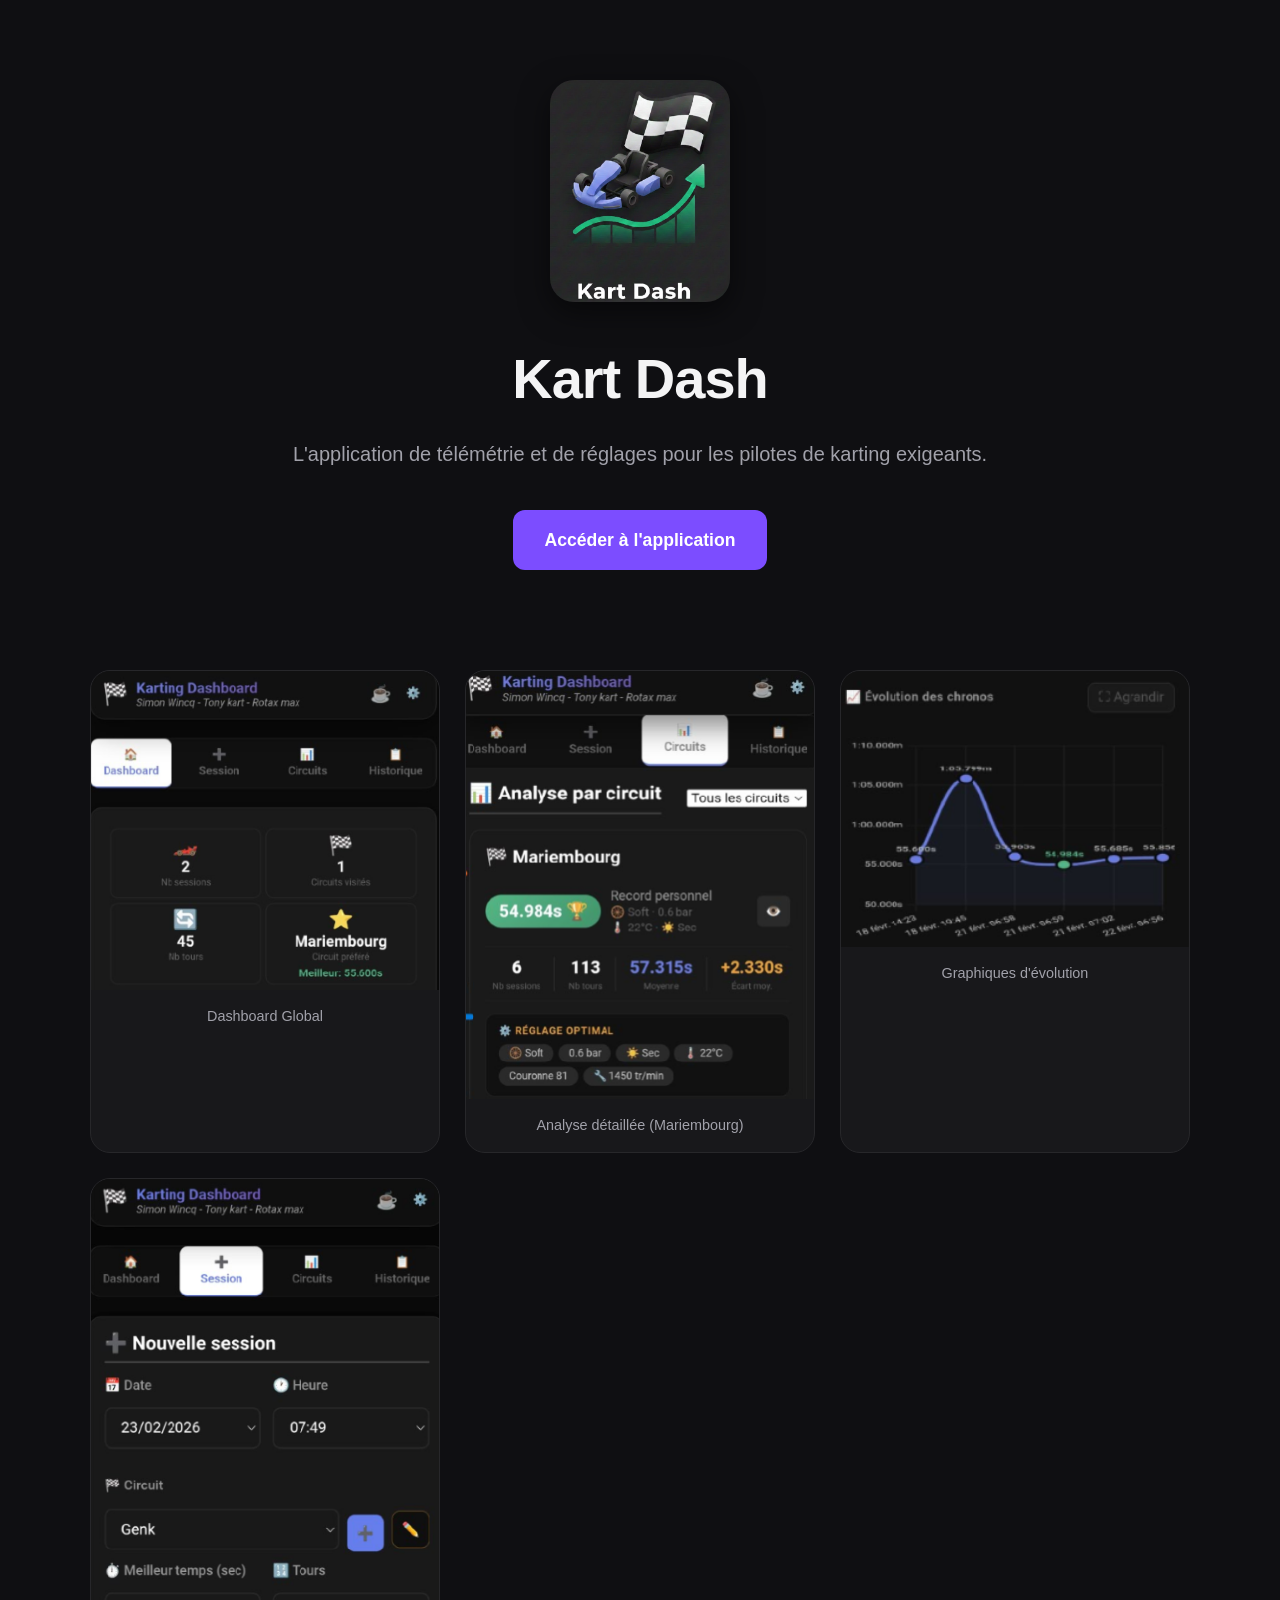
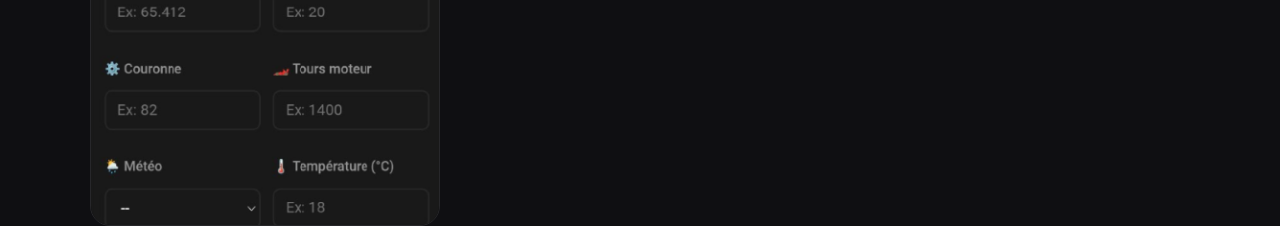
==== presentation.html @ a54c803d "Add files via upload" ====
<!DOCTYPE html>
<html lang="fr">
<head>
    <meta charset="UTF-8">
    <meta name="viewport" content="width=device-width, initial-scale=1.0">
    <title>Kart Dash | Performances Karting</title>
    <style>
        :root {
            --bg-color: #0f0f12;
            --card-bg: #18181b;
            --accent-color: #7c4dff;
            --text-color: #f4f4f5;
            --secondary-text: #a1a1aa;
            --success-green: #10b981;
        }

        body {
            font-family: 'Inter', -apple-system, BlinkMacSystemFont, sans-serif;
            background-color: var(--bg-color);
            color: var(--text-color);
            margin: 0;
            line-height: 1.6;
        }

        .container {
            max-width: 1100px;
            margin: 0 auto;
            padding: 0 20px;
        }

        /* Header / Hero */
        header {
            text-align: center;
            padding: 80px 0 40px;
        }

        .main-logo {
            width: 180px;
            height: auto;
            border-radius: 24px;
            margin-bottom: 24px;
            box-shadow: 0 10px 30px rgba(0,0,0,0.5);
        }

        h1 { font-size: 3.5rem; margin: 0; letter-spacing: -1px; }
        .tagline { font-size: 1.25rem; color: var(--secondary-text); margin: 15px 0 40px; }

        .cta-button {
            background-color: var(--accent-color);
            color: white;
            padding: 16px 32px;
            text-decoration: none;
            border-radius: 12px;
            font-weight: 600;
            font-size: 1.1rem;
            transition: all 0.3s ease;
            display: inline-block;
        }

        .cta-button:hover {
            transform: translateY(-2px);
            box-shadow: 0 8px 20px rgba(124, 77, 255, 0.3);
        }

        /* Galerie de Screenshots */
        .app-grid {
            display: grid;
            grid-template-columns: repeat(auto-fit, minmax(280px, 1fr));
            gap: 25px;
            margin-top: 60px;
        }

        .app-card {
            background: var(--card-bg);
            border-radius: 20px;
            border: 1px solid #27272a;
            overflow: hidden;
            transition: 0.3s;
        }

        .app-card:hover {
            border-color: var(--accent-color);
        }

        .app-card img {
            width: 100%;
            height: auto;
            display: block;
        }

        .card-label {
            padding: 15px;
            text-align: center;
            font-size: 0.9rem;
            font-weight: 500;
            color: var(--secondary-text);
        }

        /* Features Section */
        .specs {
            display: grid;
            grid-template-columns: repeat(3, 1fr);
            gap: 20px;
            margin: 80px 0;
            text-align: center;
        }

        .spec-box {
            padding: 30px;
            background: linear-gradient(145deg, #1e1e22, #18181b);
            border-radius: 20px;
        }

        .spec-box h2 { color: var(--success-green); margin-bottom: 10px; }

        footer {
            text-align: center;
            padding: 60px 0;
            border-top: 1px solid #27272a;
            color: var(--secondary-text);
        }

        @media (max-width: 768px) {
            h1 { font-size: 2.5rem; }
            .specs { grid-template-columns: 1fr; }
        }
    </style>
</head>
<body>

    <div class="container">
        <header>
            <img src="Capture d’écran 2026-03-25 183917.png" alt="Logo Kart Dash" class="main-logo">
            <h1>Kart Dash</h1>
            <p class="tagline">L'application de télémétrie et de réglages pour les pilotes de karting exigeants.</p>
            <a href="https://karting-95b36.web.app" class="cta-button" target="_blank">Accéder à l'application</a>
        </header>

        <div class="app-grid">
            <div class="app-card">
                <img src="Capture d’écran 2026-03-25 183854.png" alt="Dashboard global">
                <div class="card-label">Dashboard Global</div>
            </div>

            <div class="app-card">
                <img src="Capture d’écran 2026-03-25 183505.png" alt="Analyse circuit Mariembourg">
                <div class="card-label">Analyse détaillée (Mariembourg)</div>
            </div>

            <div class="app-card">
                <img src="Capture d’écran 2026-03-25 183601.png" alt="Évolution des chronos">
                <div class="card-label">Graphiques d'évolution</div>
            </div>

            <div class="app-card">
                <img src="Capture d’écran 2026-03-25 183626.png" alt="Saisie de session">
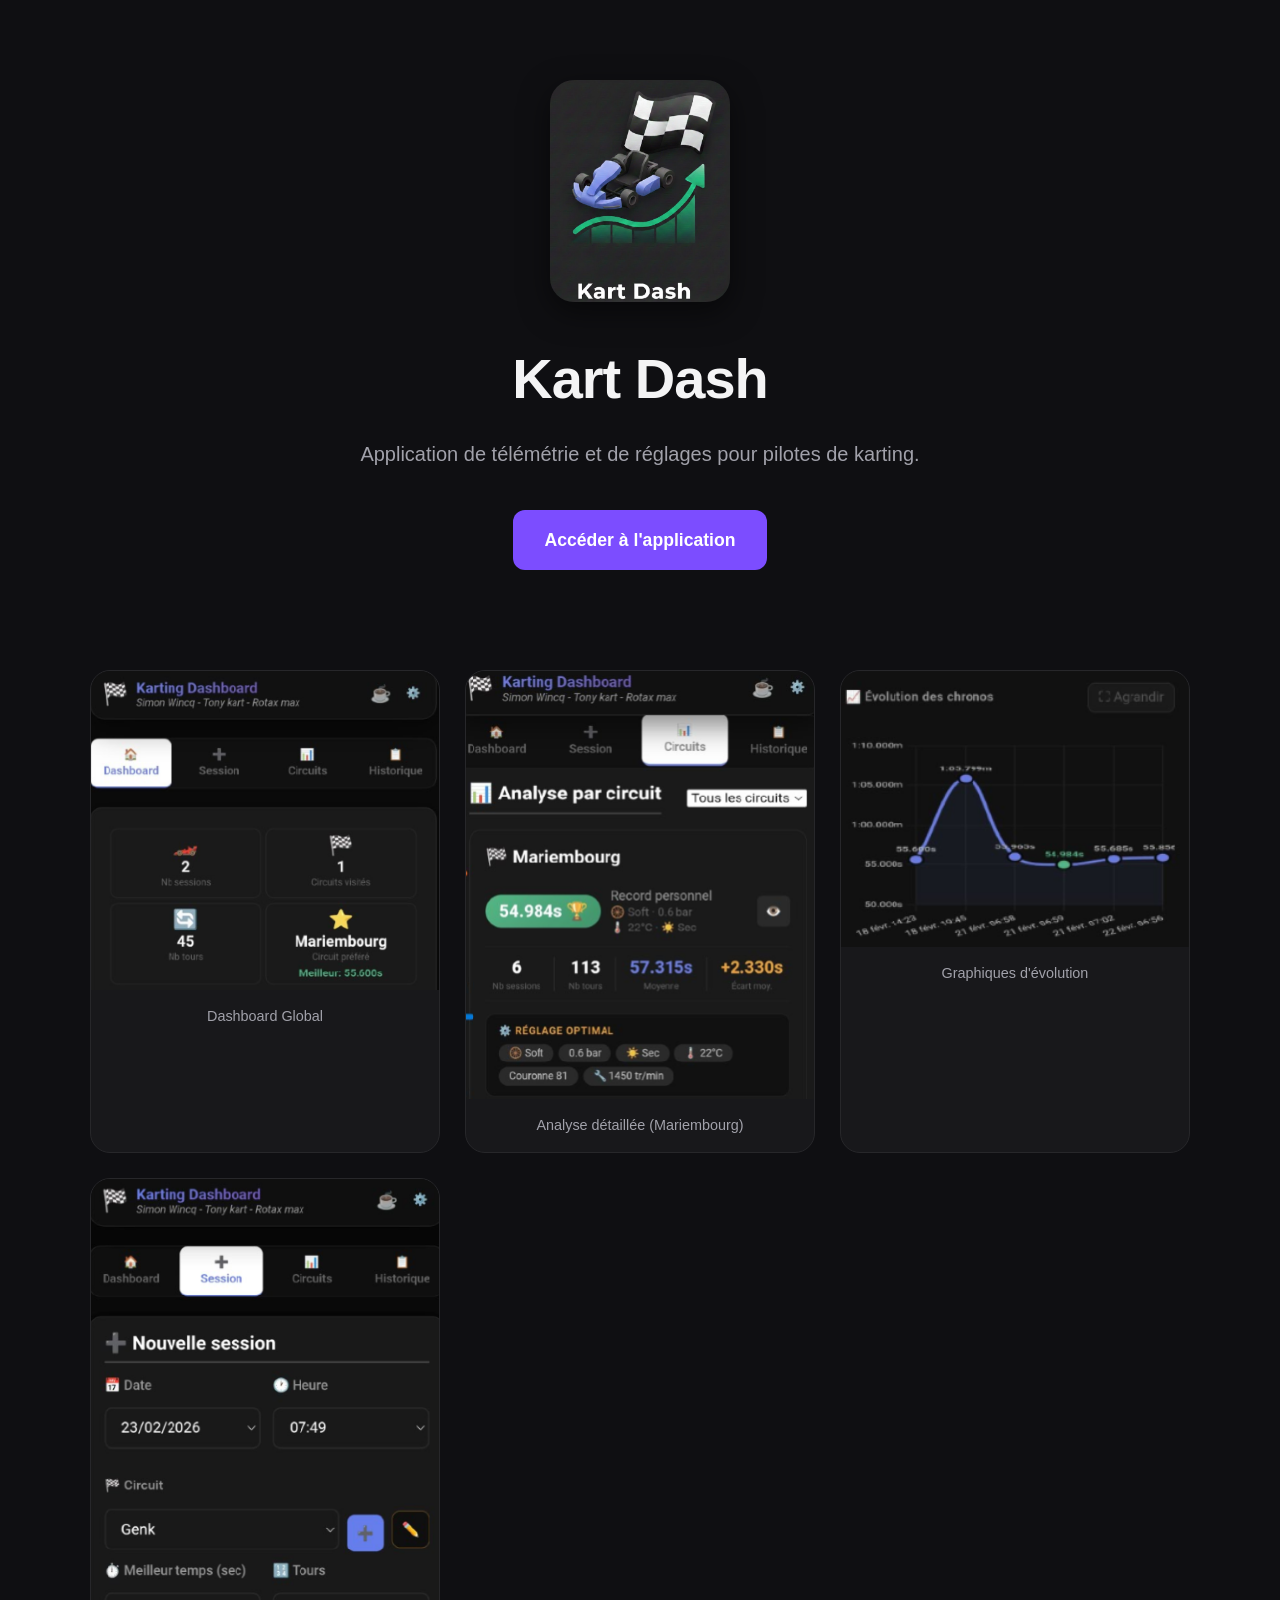
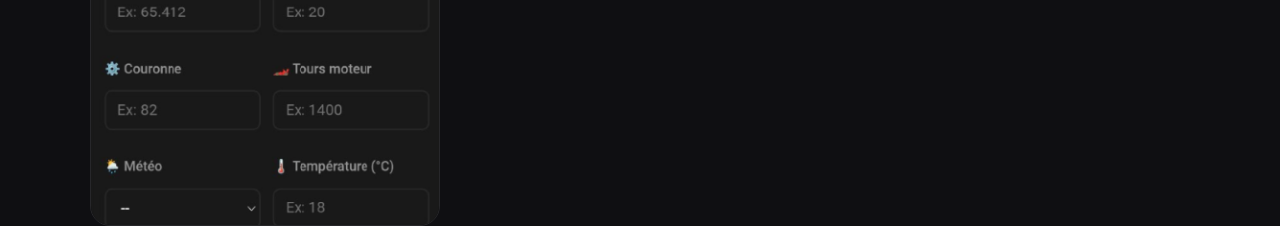
==== commit 4d8d2dcf: "Add files via upload" ====
--- a/presentation.html
+++ b/presentation.html
@@ -132,7 +132,7 @@
         <header>
             <img src="Capture d’écran 2026-03-25 183917.png" alt="Logo Kart Dash" class="main-logo">
             <h1>Kart Dash</h1>
-            <p class="tagline">L'application de télémétrie et de réglages pour les pilotes de karting exigeants.</p>
+            <p class="tagline">Application de télémétrie et de réglages pour pilotes de karting.</p>
             <a href="https://karting-95b36.web.app" class="cta-button" target="_blank">Accéder à l'application</a>
         </header>
 
